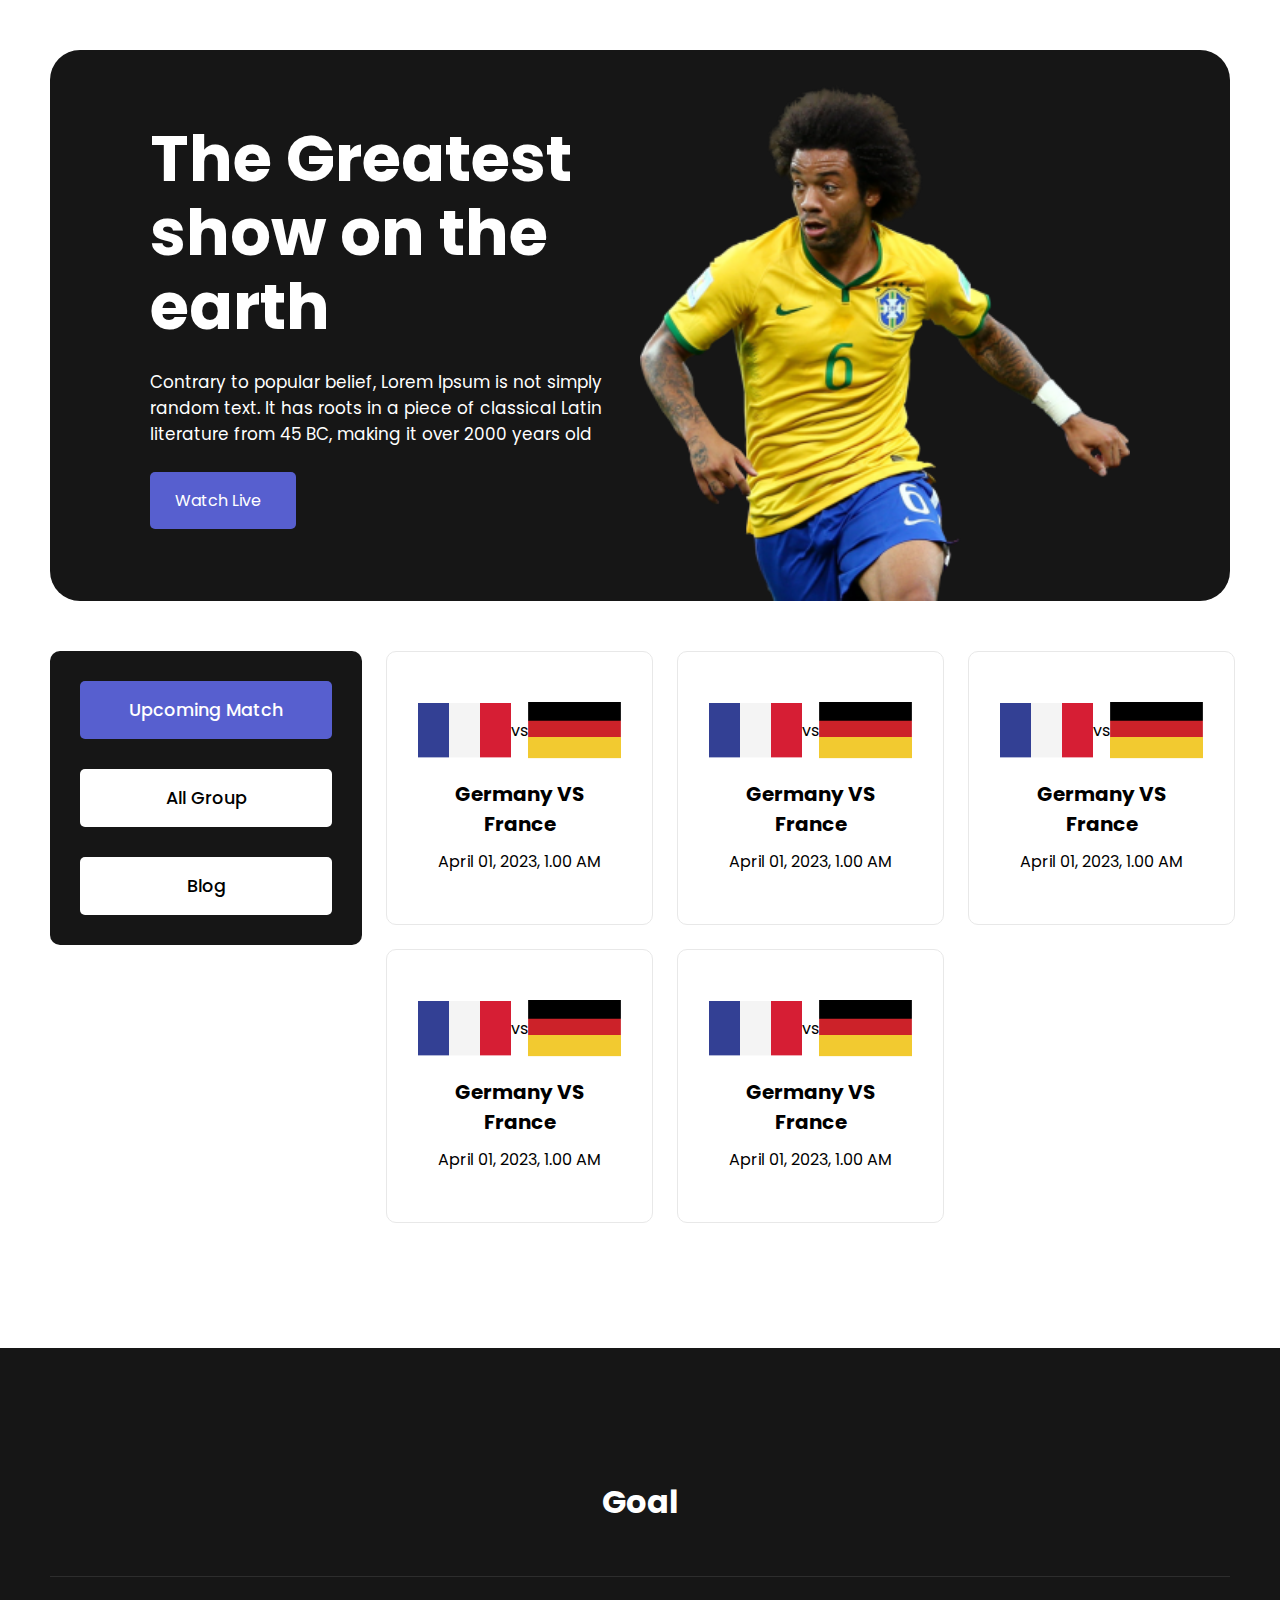
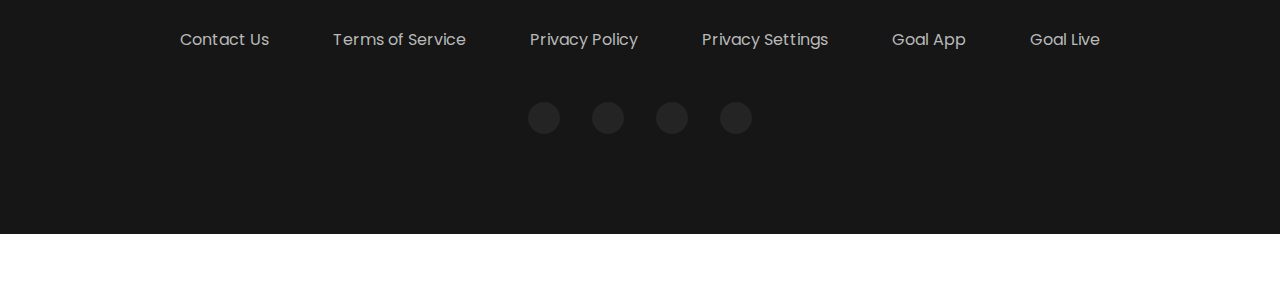
==== upcoming.html @ 45c9f99c "media query added" ====
<!DOCTYPE html>
<html lang="en">

<head>
    <meta charset="UTF-8">
    <meta http-equiv="X-UA-Compatible" content="IE=edge">
    <meta name="viewport" content="width=device-width, initial-scale=1.0">
    <title>FIFA World Cup - 2022</title>
    <!-- fontawesome -->
    <link rel="stylesheet" href="https://cdnjs.cloudflare.com/ajax/libs/font-awesome/6.1.1/css/all.min.css"
        integrity="sha512-KfkfwYDsLkIlwQp6LFnl8zNdLGxu9YAA1QvwINks4PhcElQSvqcyVLLD9aMhXd13uQjoXtEKNosOWaZqXgel0g=="
        crossorigin="anonymous" referrerpolicy="no-referrer" />
    <!-- style -->
    <link rel="stylesheet" href="styles/style.css">
</head>

<body>
    <!-- banner -->
    <header class="banner container">
        <div class="banner-text w-50">
            <h1>The Greatest show on the earth</h1>
            <p>
                Contrary to popular belief, Lorem Ipsum is not simply
                random text. It has roots in a piece of classical Latin literature
                from 45 BC, making it over 2000 years old
            </p>
            <a class="button banner-btn" href="">Watch Live <i class="fa-solid fa-angle-right"></i></a>
        </div>
        <div class="banner-image w-50">
            <img src="assets/Banner Image.png" alt="Banner Image">
        </div>
    </header>
    <!--  -->
    <!-- blogs section -->
    <main class="blogs-section container">
        <aside>
            <a id="active" class="button sidebar-btn" href="upcoming.html">Upcoming Match</a>
            <a class="button sidebar-btn" href="">All Group</a>
            <a class="button sidebar-btn" href="index.html">Blog</a>
        </aside>
        <div class="blogs">

            <article class="blog match">
                <div class="flag">
                    <img src="assets/Flag.png" alt="France Flag">
                    vs
                    <img src="assets/germany Flag.png" alt="Germany Flag">
                </div>
                <h3 class="match-title">Germany VS France </h3>
                <p>April 01, 2023, 1.00 AM</p>
            </article>
            <article class="blog match">
                <div class="flag">
                    <img src="assets/Flag.png" alt="France Flag">
                    vs
                    <img src="assets/germany Flag.png" alt="Germany Flag">
                </div>
                <h3 class="match-title">Germany VS France </h3>
                <p>April 01, 2023, 1.00 AM</p>
            </article>
            <article class="blog match">
                <div class="flag">
                    <img src="assets/Flag.png" alt="France Flag">
                    vs
                    <img src="assets/germany Flag.png" alt="Germany Flag">
                </div>
                <h3 class="match-title">Germany VS France </h3>
                <p>April 01, 2023, 1.00 AM</p>
            </article>
            <article class="blog match">
                <div class="flag">
                    <img src="assets/Flag.png" alt="France Flag">
                    vs
                    <img src="assets/germany Flag.png" alt="Germany Flag">
                </div>
                <h3 class="match-title">Germany VS France </h3>
                <p>April 01, 2023, 1.00 AM</p>
            </article>
            <article class="blog match">
                <div class="flag">
                    <img src="assets/Flag.png" alt="France Flag">
                    vs
                    <img src="assets/germany Flag.png" alt="Germany Flag">
                </div>
                <h3 class="match-title">Germany VS France </h3>
                <p>April 01, 2023, 1.00 AM</p>
            </article>
            

        </div>
    </main>
    <!--  -->
    <!-- footer -->
    <footer>
        <div class="container footer-container">
            <h1>Goal</h1>
            <ul class="nav-links">
                <li><a href="">Contact Us</a></li>
                <li><a href="">Terms of Service</a></li>
                <li><a href="">Privacy Policy</a></li>
                <li><a href="">Privacy Settings</a></li>
                <li><a href="">Goal App</a></li>
                <li><a href="">Goal Live</a></li>
            </ul>
            <ul class="social-icons">
                <li><a href=""><i class="fa-brands fa-linkedin-in"></i></a></li>
                <li><a href=""><i class="fa-brands fa-github"></i></a></li>
                <li><a href=""><i class="fa-brands fa-facebook-f"></i></a></li>
                <li><a href=""><i class="fa-brands fa-dribbble"></i></a></li>
            </ul>
        </div>
    </footer>
</body>

</html>
---- styles/style.css ----
@import url('https://fonts.googleapis.com/css2?family=Poppins:wght@400;500&display=swap');

* {
    padding: 0;
    margin: 0;
    box-sizing: border-box;
}

body {
    font-family: 'Poppins', sans-serif;
}

a {
    text-decoration: none;
}

li {
    list-style: none;
}

/* utilities classes */

.container {
    max-width: 1321px;
    margin: 50px auto;
}

.button {
    display: inline-block;
    padding: 16px 25px;
    border-radius: 5px;
    background-color: #575fcf;
    color: white;
}

.w-50 {
    width: 50%;
}

#active{
    background-color: #575fcf;
    color: #fff;
}

/* banner */

.banner {
    display: flex;
    justify-content: space-between;
    align-items: center;
    padding: 0 100px;
    background-color: #161616;
    color: white;
    border-radius: 30px;
}

.banner-text{
    padding: 50px 0;
}

.banner-text h1 {
	font-size: 5vw;
	line-height: 5.8vw;
    margin-bottom: 25px;
}

.banner-text p {
    margin: 20px 0 25px;
    font-size: 1.32vw;
}

.banner-image {
    padding: 35px 0 0;
    display: flex;
}

.banner-image img {
    width: 100%;
}

.banner-btn i {
    margin-left: 10px;
}

/* blogs section */

.blogs-section {
    display: grid;
    grid-template-columns: 312px 1fr;
    grid-gap: 24px;
    padding-bottom: 75px;
}

.blogs-section aside {
    background: #161616;
    border-radius: 10px;
    display: flex;
    flex-direction: column;
    justify-content: center;
    gap: 30px;
    height: fit-content;
    padding: 30px;
}

aside a {
    text-align: center;
    font-weight: 500;
    font-size: 1.1em;
}

.sidebar-btn {
    display: block;
    width: 100%;
    background-color: #fff;
    color: #000;
}

.blogs {
    display: grid;
    grid-template-columns: repeat(3, 1fr);
    grid-gap: 24px;
}

.blog {
    border: 1px solid #E8E8E8;
    border-radius: 10px;
}

.blog-thumbnail {
    width: 100%;
}

.blog-body {
    padding: 15px 20px;
}

.transfer-btn {
    display: inline-block;
    padding: 4px 16px;
    border: 1px solid #161616;
    border-radius: 5px;
    color: #000;
    font-weight: 500;
}

.blog-title {
    margin: 15px 0 15px;
}

.blog-footer span {
    margin-right: 30px;
    color: #161616c0;
    ;
}

.blog-footer span>i {
    margin-right: 10px;
}

/* footer */

footer {
    text-align: center;
    background-color: #161616;
    color: #fff;
}

.footer-container {
    margin-bottom: 0;
    padding: 130px 0 100px;
}

footer .nav-links {
    display: flex;
    gap: 4em;
    justify-content: center;
    flex-wrap: wrap;
    border-top: 1px solid rgba(255, 255, 255, 0.1);
    margin: 50px 0;
    padding-top: 50px;
}

footer .nav-links li a {
    color: #B9B9B9;
}

.social-icons {
    display: flex;
    justify-content: center;
    gap: 2em;
}

.social-icons li a {
    color: #fff;
    background-color: #81818122;
    height: 32px;
    width: 32px;
    padding: 10px;
    border-radius: 50%;
    display: flex;
    align-items: center;
    justify-content: center;
}

/* upcoming match section */

.match {
    border: 1px solid #E8E8E8;
    border-radius: 10px;
    padding: 50px 30px;
    text-align: center;
    height: fit-content;
}

.flag {
    display: flex;
    align-items: center;
}

.match-title {
    margin: 20px 0 10px;
    font-size: 20px;
}


/* media query */

@media only screen and (max-width:1430px) {
    .container {
        margin: 50px
    }
}


@media only screen and (max-width:1200px) {
    .blogs {
        grid-template-columns: repeat(2, 1fr);
    }
    footer .nav-links {
        gap: 2em;
    }
} 

/* tablet */

@media only screen and (max-width:1000px) {
    .blogs-section {
        grid-template-columns: unset;
    }

    .blogs {
        grid-template-columns: repeat(2, 1fr);
    }

    .blogs-section aside {
        flex-direction: row;
        background: transparent;
        padding: 30px 0;
    }

    .sidebar-btn {
        background: transparent;
        color: #000;
        border: 1px solid #E8E8E8;
        border-radius: 10px;
    }
}

/* mobile */

@media only screen and (max-width:576px) {
    .container{
        margin: 20px;
    }
    .w-50{
        width: 80%;
    }
    .banner {
        flex-direction: column;
        padding: 28px 0 0;
        text-align: center;
    }
    .blogs {
        grid-template-columns: repeat(1, 1fr);
    }
}
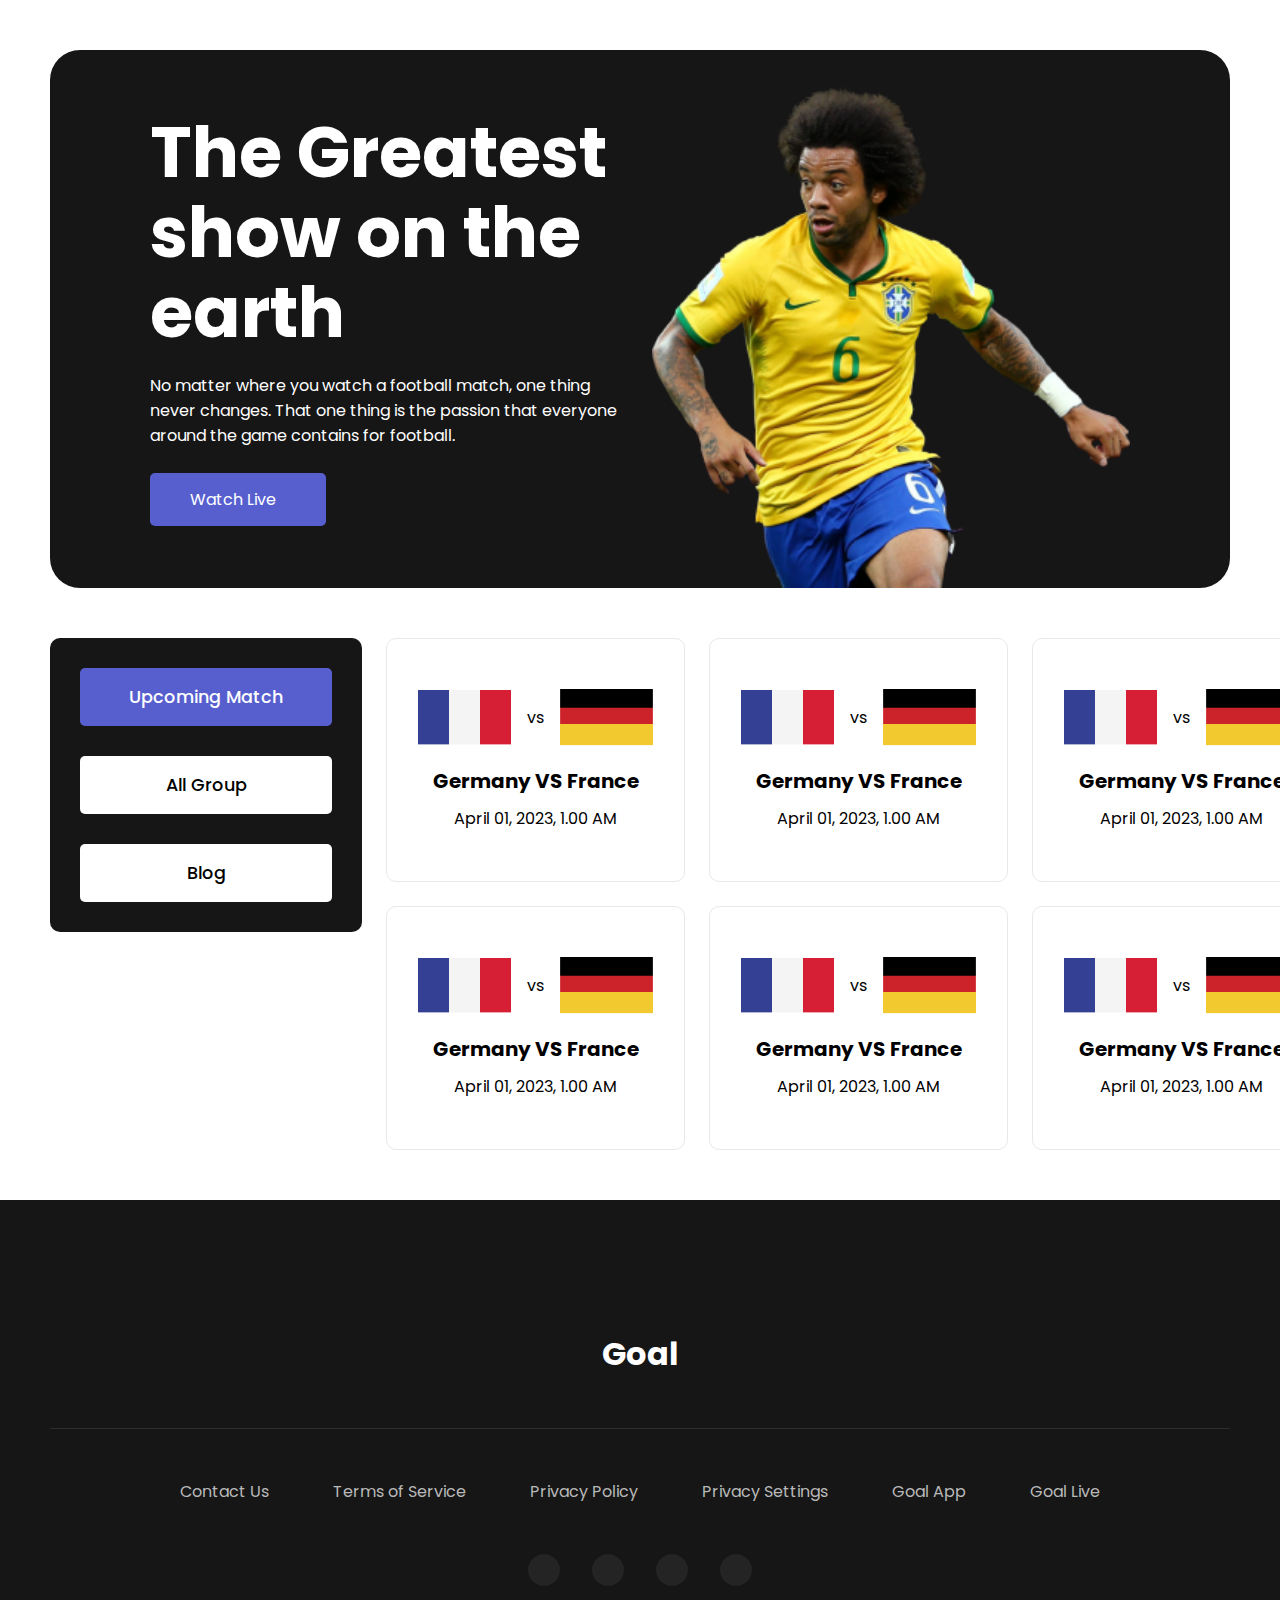
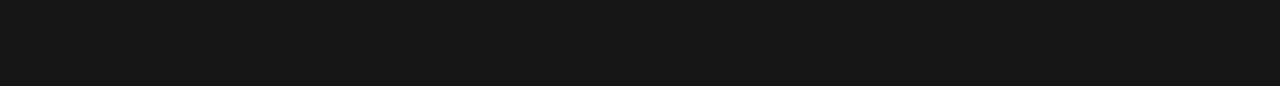
==== commit 13512269: "dummy text removed" ====
--- a/upcoming.html
+++ b/upcoming.html
@@ -20,9 +20,7 @@
         <div class="banner-text w-50">
             <h1>The Greatest show on the earth</h1>
             <p>
-                Contrary to popular belief, Lorem Ipsum is not simply
-                random text. It has roots in a piece of classical Latin literature
-                from 45 BC, making it over 2000 years old
+                No matter where you watch a football match, one thing never changes. That one thing is the passion that everyone around the game contains for football.
             </p>
             <a class="button banner-btn" href="">Watch Live <i class="fa-solid fa-angle-right"></i></a>
         </div>
@@ -85,7 +83,15 @@
                 <h3 class="match-title">Germany VS France </h3>
                 <p>April 01, 2023, 1.00 AM</p>
             </article>
-            
+            <article class="blog match">
+                <div class="flag">
+                    <img src="assets/Flag.png" alt="France Flag">
+                    vs
+                    <img src="assets/germany Flag.png" alt="Germany Flag">
+                </div>
+                <h3 class="match-title">Germany VS France </h3>
+                <p>April 01, 2023, 1.00 AM</p>
+            </article>
 
         </div>
     </main>
@@ -103,10 +109,10 @@
                 <li><a href="">Goal Live</a></li>
             </ul>
             <ul class="social-icons">
-                <li><a href=""><i class="fa-brands fa-linkedin-in"></i></a></li>
-                <li><a href=""><i class="fa-brands fa-github"></i></a></li>
-                <li><a href=""><i class="fa-brands fa-facebook-f"></i></a></li>
-                <li><a href=""><i class="fa-brands fa-dribbble"></i></a></li>
+                <li><a target="_blank" href="https://www.linkedin.com/in/mickeymaruf/"><i class="fa-brands fa-linkedin-in"></i></a></li>
+                <li><a target="_blank" href="https://github.com/mickeymaruf"><i class="fa-brands fa-github"></i></a></li>
+                <li><a target="_blank" href="https://www.facebook.com/mickeymaruf"><i class="fa-brands fa-facebook-f"></i></a></li>
+                <li><a target="_blank" href=""><i class="fa-brands fa-dribbble"></i></a></li>
             </ul>
         </div>
     </footer>
--- a/styles/style.css
+++ b/styles/style.css
@@ -27,7 +27,7 @@
 
 .button {
     display: inline-block;
-    padding: 16px 25px;
+    padding: 14px 40px;
     border-radius: 5px;
     background-color: #575fcf;
     color: white;
@@ -37,7 +37,7 @@
     width: 50%;
 }
 
-#active{
+#active {
     background-color: #575fcf;
     color: #fff;
 }
@@ -52,21 +52,20 @@
     background-color: #161616;
     color: white;
     border-radius: 30px;
-}
-
-.banner-text{
+    column-gap: 24px;
+}
+
+.banner-text {
     padding: 50px 0;
 }
 
 .banner-text h1 {
-	font-size: 5vw;
-	line-height: 5.8vw;
-    margin-bottom: 25px;
+    font-size: 70px;
+    line-height: 80px;
 }
 
 .banner-text p {
     margin: 20px 0 25px;
-    font-size: 1.32vw;
 }
 
 .banner-image {
@@ -78,7 +77,15 @@
     width: 100%;
 }
 
+.banner-btn {
+    transition: margin-left 0.5s;
+}
+
 .banner-btn i {
+    margin-left: 10px;
+}
+
+.banner-btn:hover {
     margin-left: 10px;
 }
 
@@ -88,7 +95,6 @@
     display: grid;
     grid-template-columns: 312px 1fr;
     grid-gap: 24px;
-    padding-bottom: 75px;
 }
 
 .blogs-section aside {
@@ -113,6 +119,7 @@
     width: 100%;
     background-color: #fff;
     color: #000;
+    padding: 16px 0;
 }
 
 .blogs {
@@ -150,11 +157,17 @@
 .blog-footer span {
     margin-right: 30px;
     color: #161616c0;
-    ;
 }
 
 .blog-footer span>i {
     margin-right: 10px;
+}
+
+.view-all {
+    display: flex;
+    justify-content: center;
+    margin: 40px auto 80px;
+    visibility: hidden;
 }
 
 /* footer */
@@ -214,6 +227,8 @@
 
 .flag {
     display: flex;
+    gap: 1em;
+    justify-content: center;
     align-items: center;
 }
 
@@ -225,25 +240,52 @@
 
 /* media query */
 
-@media only screen and (max-width:1430px) {
+@media only screen and (max-width:1400px) {
     .container {
-        margin: 50px
-    }
-}
-
-
-@media only screen and (max-width:1200px) {
+        margin: 50px;
+    }
+    .footer-container {
+        margin-bottom: 0;
+    }
+}
+
+
+@media only screen and (max-width:1260px) {
     .blogs {
         grid-template-columns: repeat(2, 1fr);
     }
+
     footer .nav-links {
         gap: 2em;
     }
-} 
+
+    .banner-text h1 {
+        font-size: 60px;
+        line-height: 70px;
+    }
+}
 
 /* tablet */
 
 @media only screen and (max-width:1000px) {
+    .banner {
+        padding: 0 65px;
+    }
+
+    .banner-text {
+        padding: 35px 0;
+    }
+
+    .banner-text h1 {
+        font-size: 45px;
+        line-height: 55px;
+    }
+
+    .banner-text p {
+        margin: 5px 0 18px;
+        font-size: 0.9em;
+    }
+
     .blogs-section {
         grid-template-columns: unset;
     }
@@ -264,23 +306,82 @@
         border: 1px solid #E8E8E8;
         border-radius: 10px;
     }
+
+    .view-all {
+        visibility: visible;
+    }
+}
+
+@media screen and (max-width:820px) {
+    .banner-text h1 {
+        font-size: 25px;
+        line-height: 37px;
+    }
+
+    .banner-text p {
+        font-size: 0.8em;
+        margin: 4px 0 15px;
+    }
+
+    .button {
+        padding: 8px 24px;
+    }
 }
 
 /* mobile */
 
 @media only screen and (max-width:576px) {
-    .container{
+    .container {
         margin: 20px;
     }
-    .w-50{
+
+    .footer-container{
+        margin-bottom: 0;
+    }
+
+    .w-50 {
         width: 80%;
     }
+
     .banner {
         flex-direction: column;
         padding: 28px 0 0;
         text-align: center;
     }
+
+    .banner-image {
+        padding: 0;
+    }
+
+    .banner-text {
+        padding: 18px 0 35px;
+    }
+
+    .banner-text h1 {
+        font-size: 36px;
+        line-height: 52px;
+    }
+
+    .blogs-section aside {
+        flex-direction: column;
+        gap: 18px;
+    }
+
     .blogs {
         grid-template-columns: repeat(1, 1fr);
     }
+
+    .view-all {
+        visibility: hidden;
+    }
+
+    footer .nav-links {
+        flex-direction: column;
+        margin: 35px 0;
+        padding-top: 35px;
+    }
+
+    .footer-container {
+        padding: 40px 0;
+    }
 }